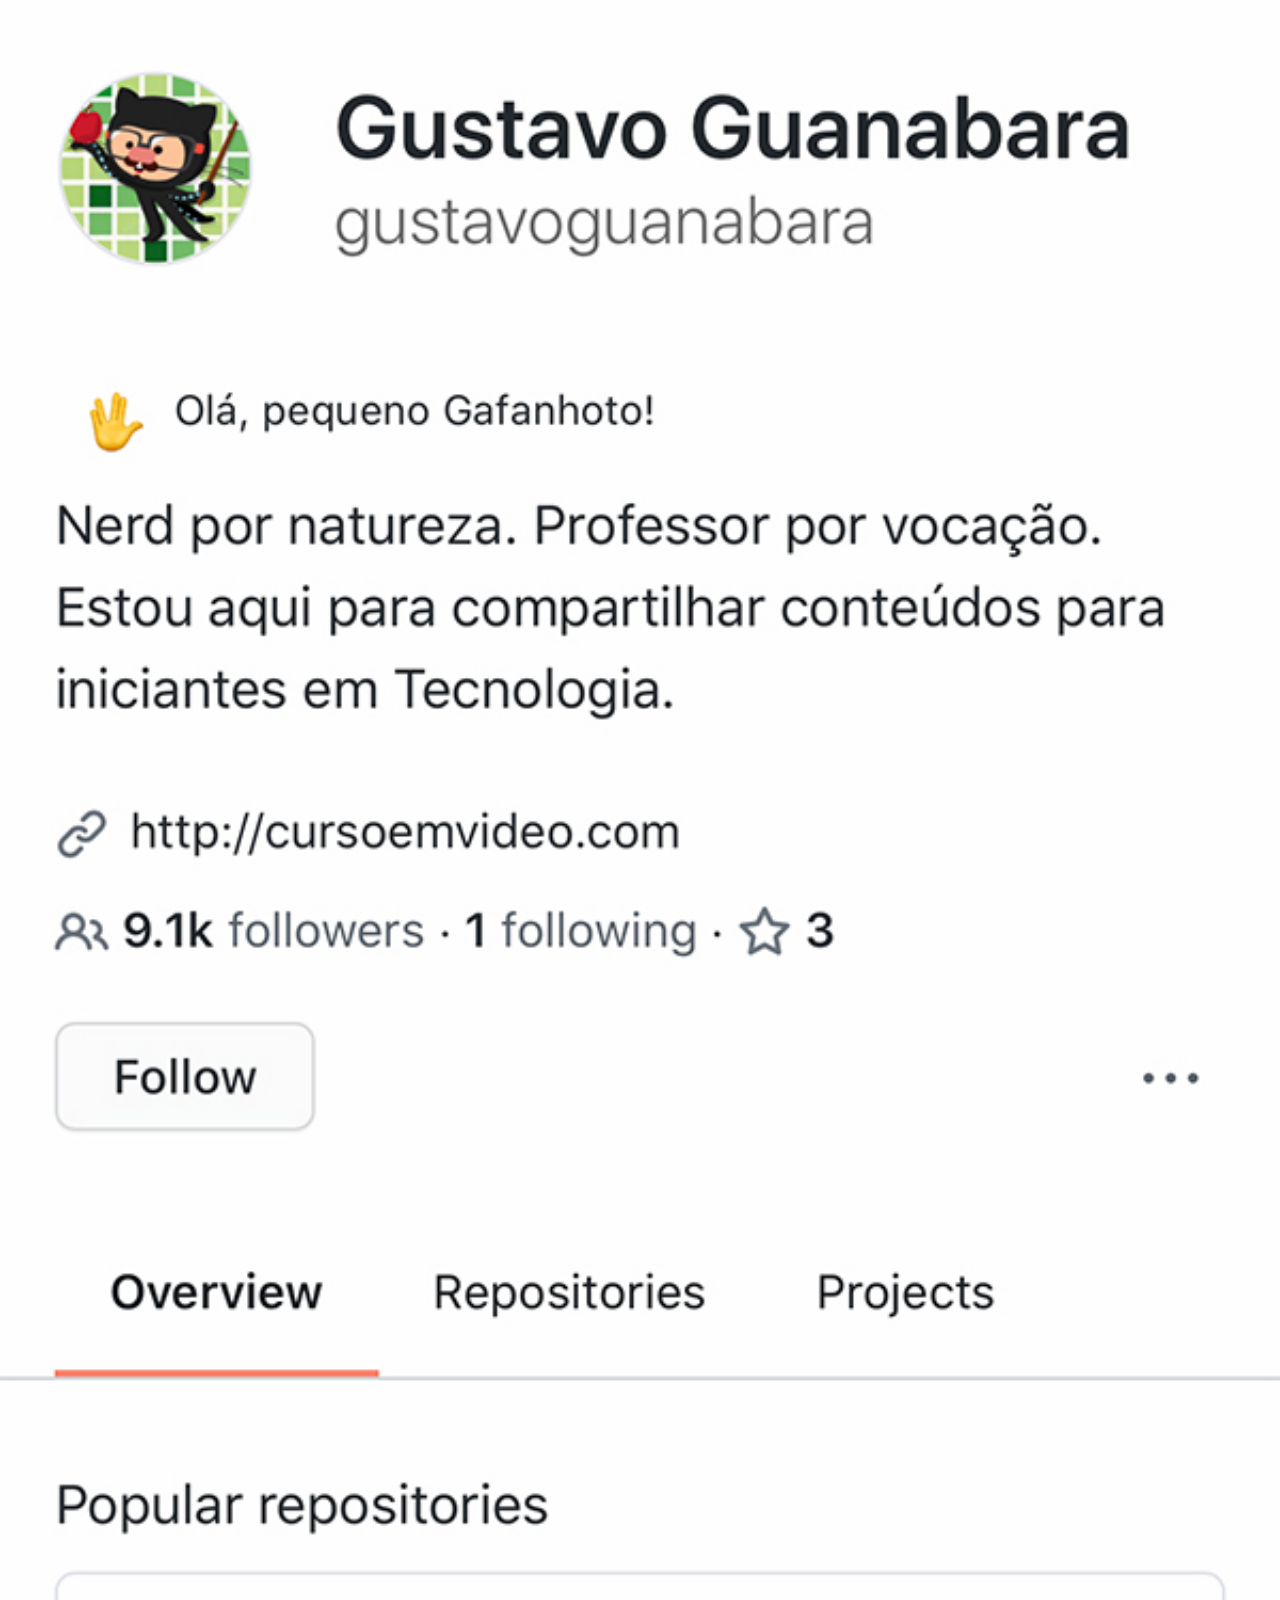
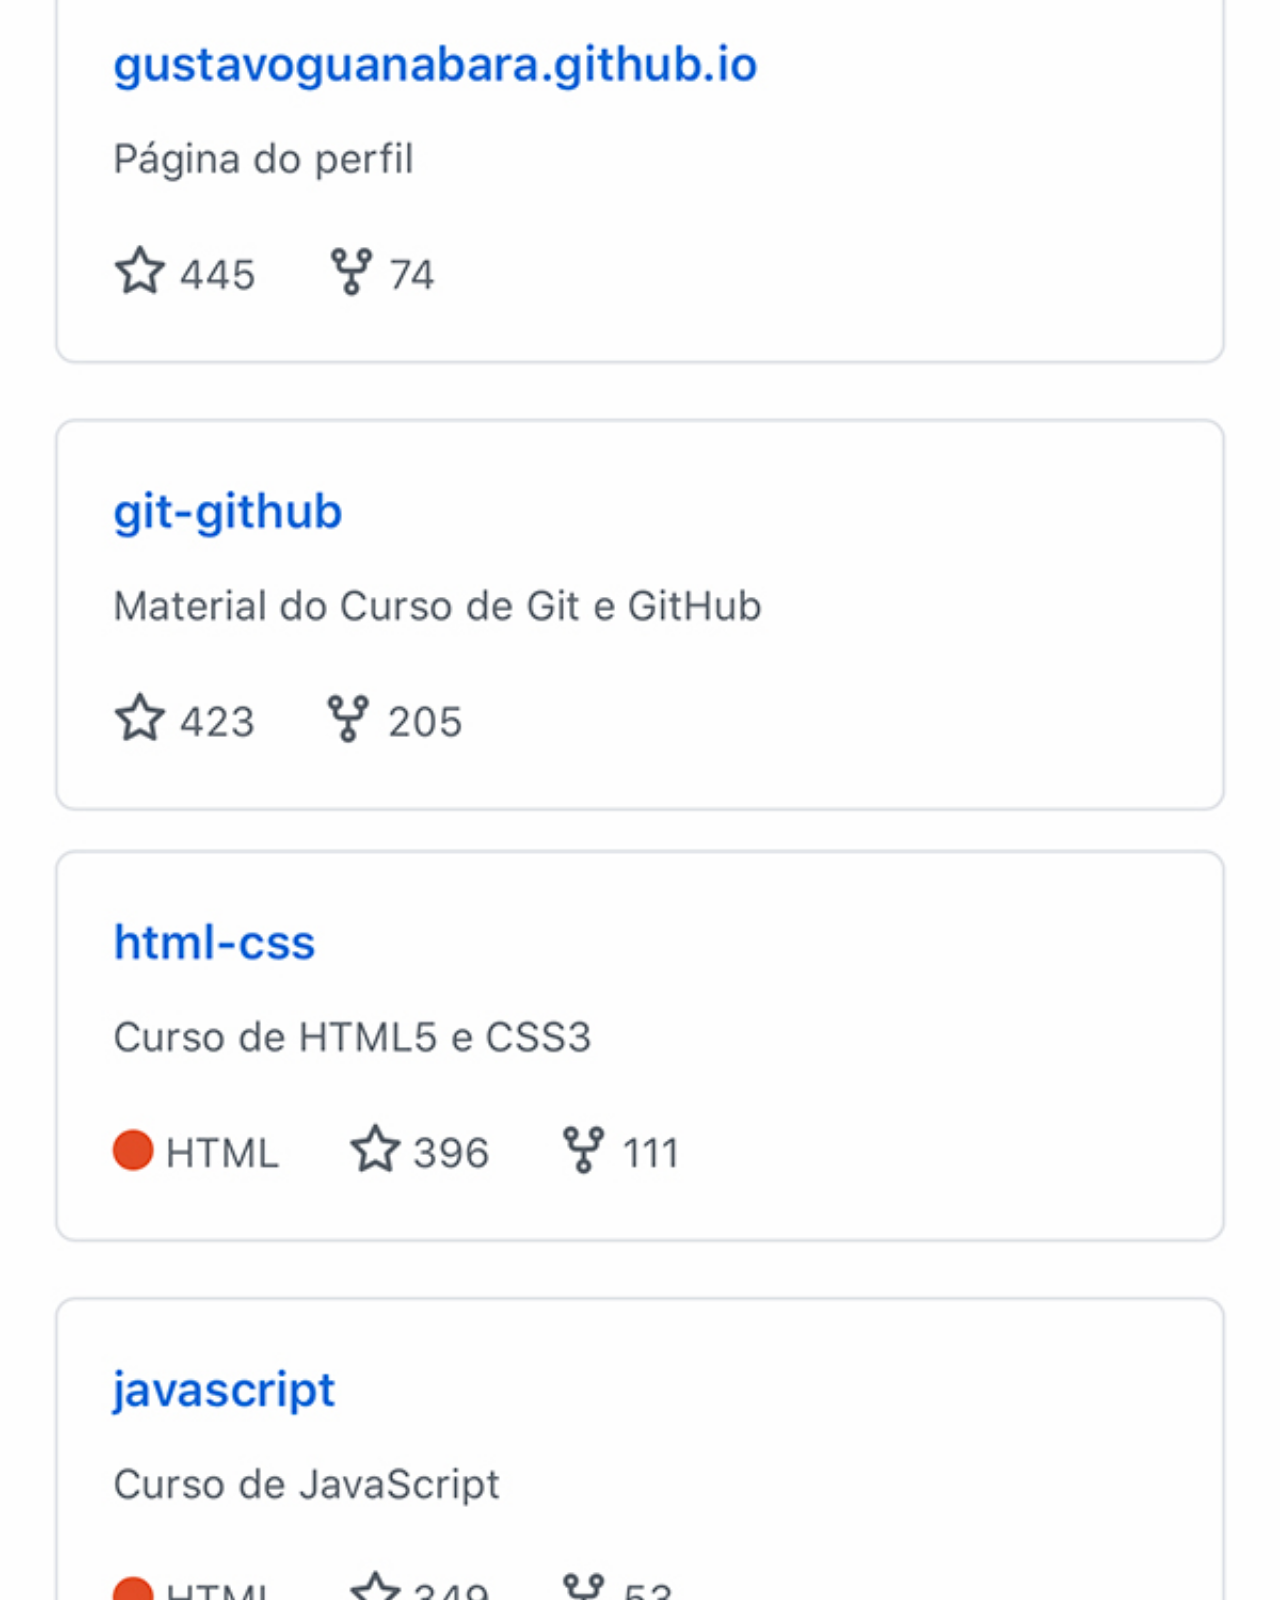
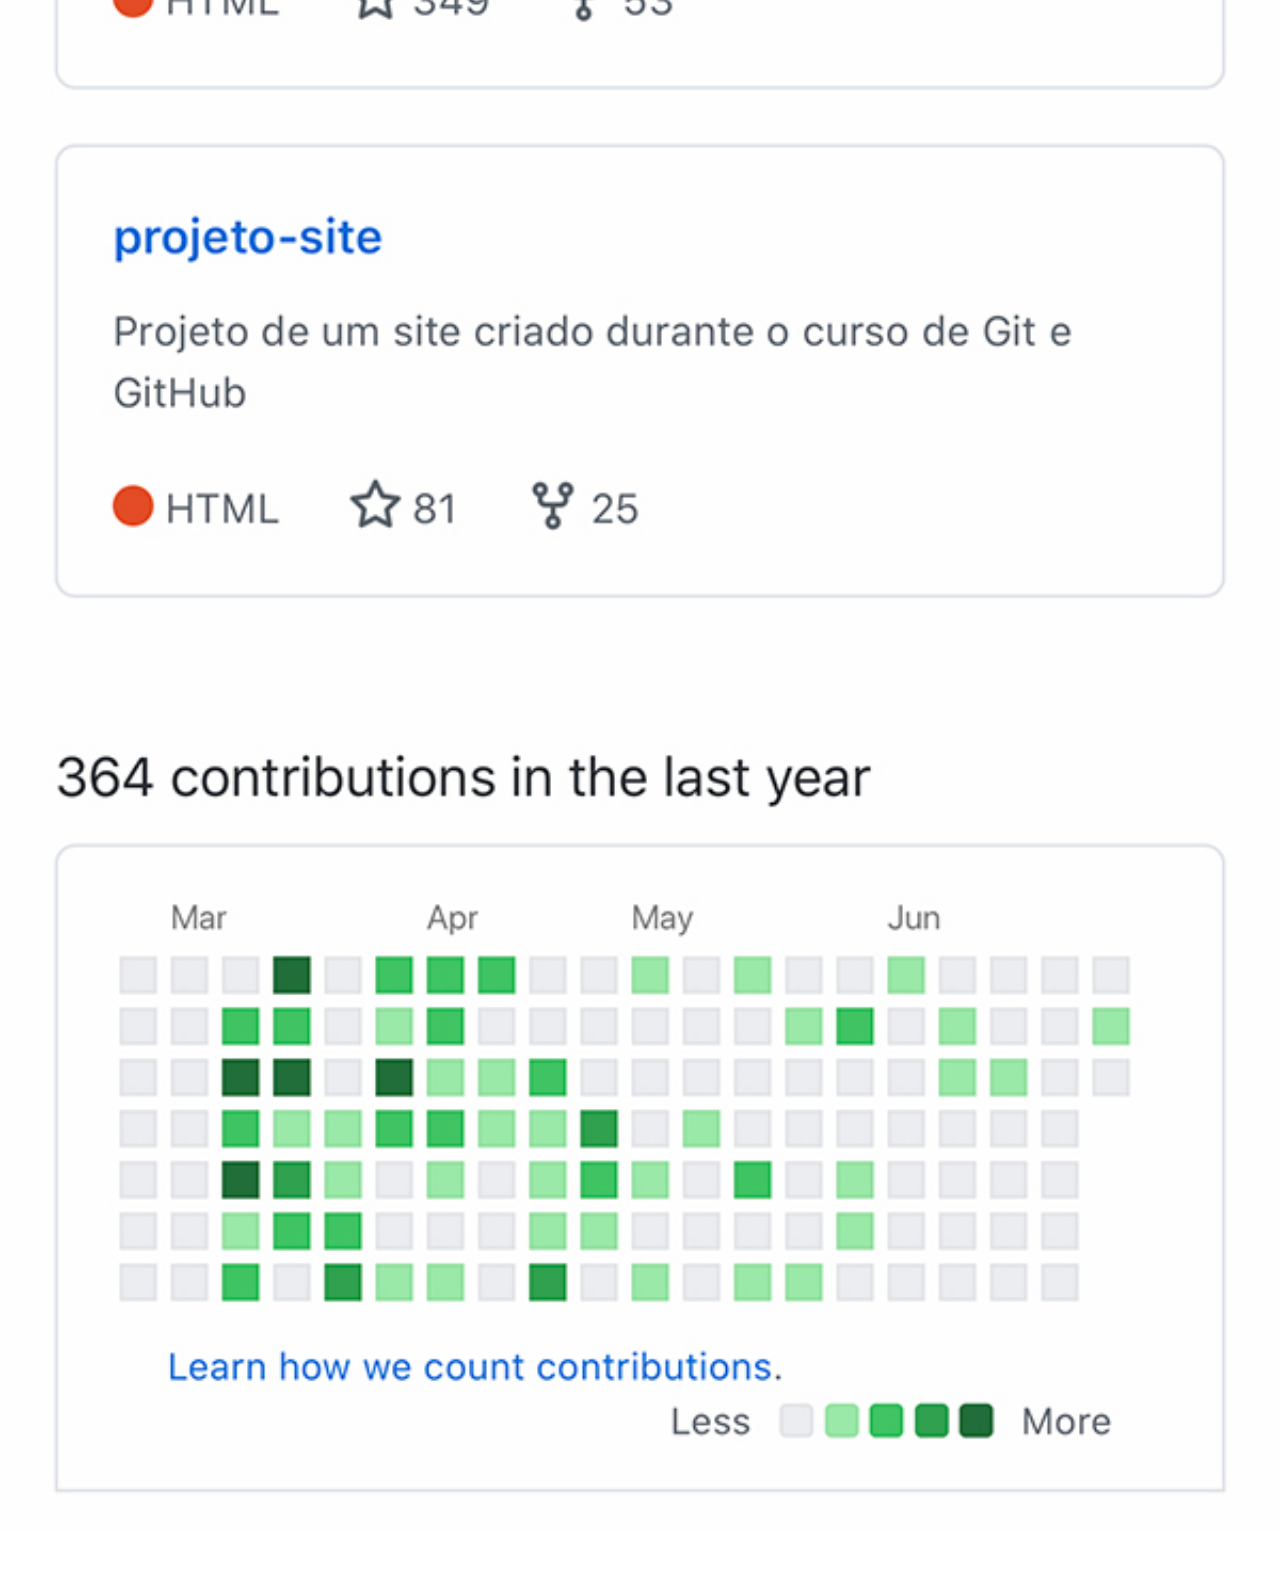
==== github.html @ 780e92a7 "adicionando arquivos" ====
<!DOCTYPE html>
<html lang="pt-br">
<head>
    <meta charset="UTF-8">
    <meta name="viewport" content="width=device-width, initial-scale=1.0">
    <title>Github</title>
    <link rel="stylesheet" href="estilo/social.css">
</head>
<body>
    <img src="imagens/tela-github.jpg" alt="Github">
    <a href="https://github.com/gustavoguanabara" target="_blank">ACESSE</a>
</body>
</html>
---- estilo/social.css ----
*{
    margin: 0;
    padding: 0;
    font-family: Arial, Helvetica, sans-serif;
}

::-webkit-scrollbar{
    width: 0px;
    height: 0px;
}

img{
    width: 100vw;
}

a{
    display: block;
    text-decoration: none;
    text-align: center;
    color: white;
    font-weight: bolder;
    padding: 20px;
}

a:hover{
    background-color: red;
}
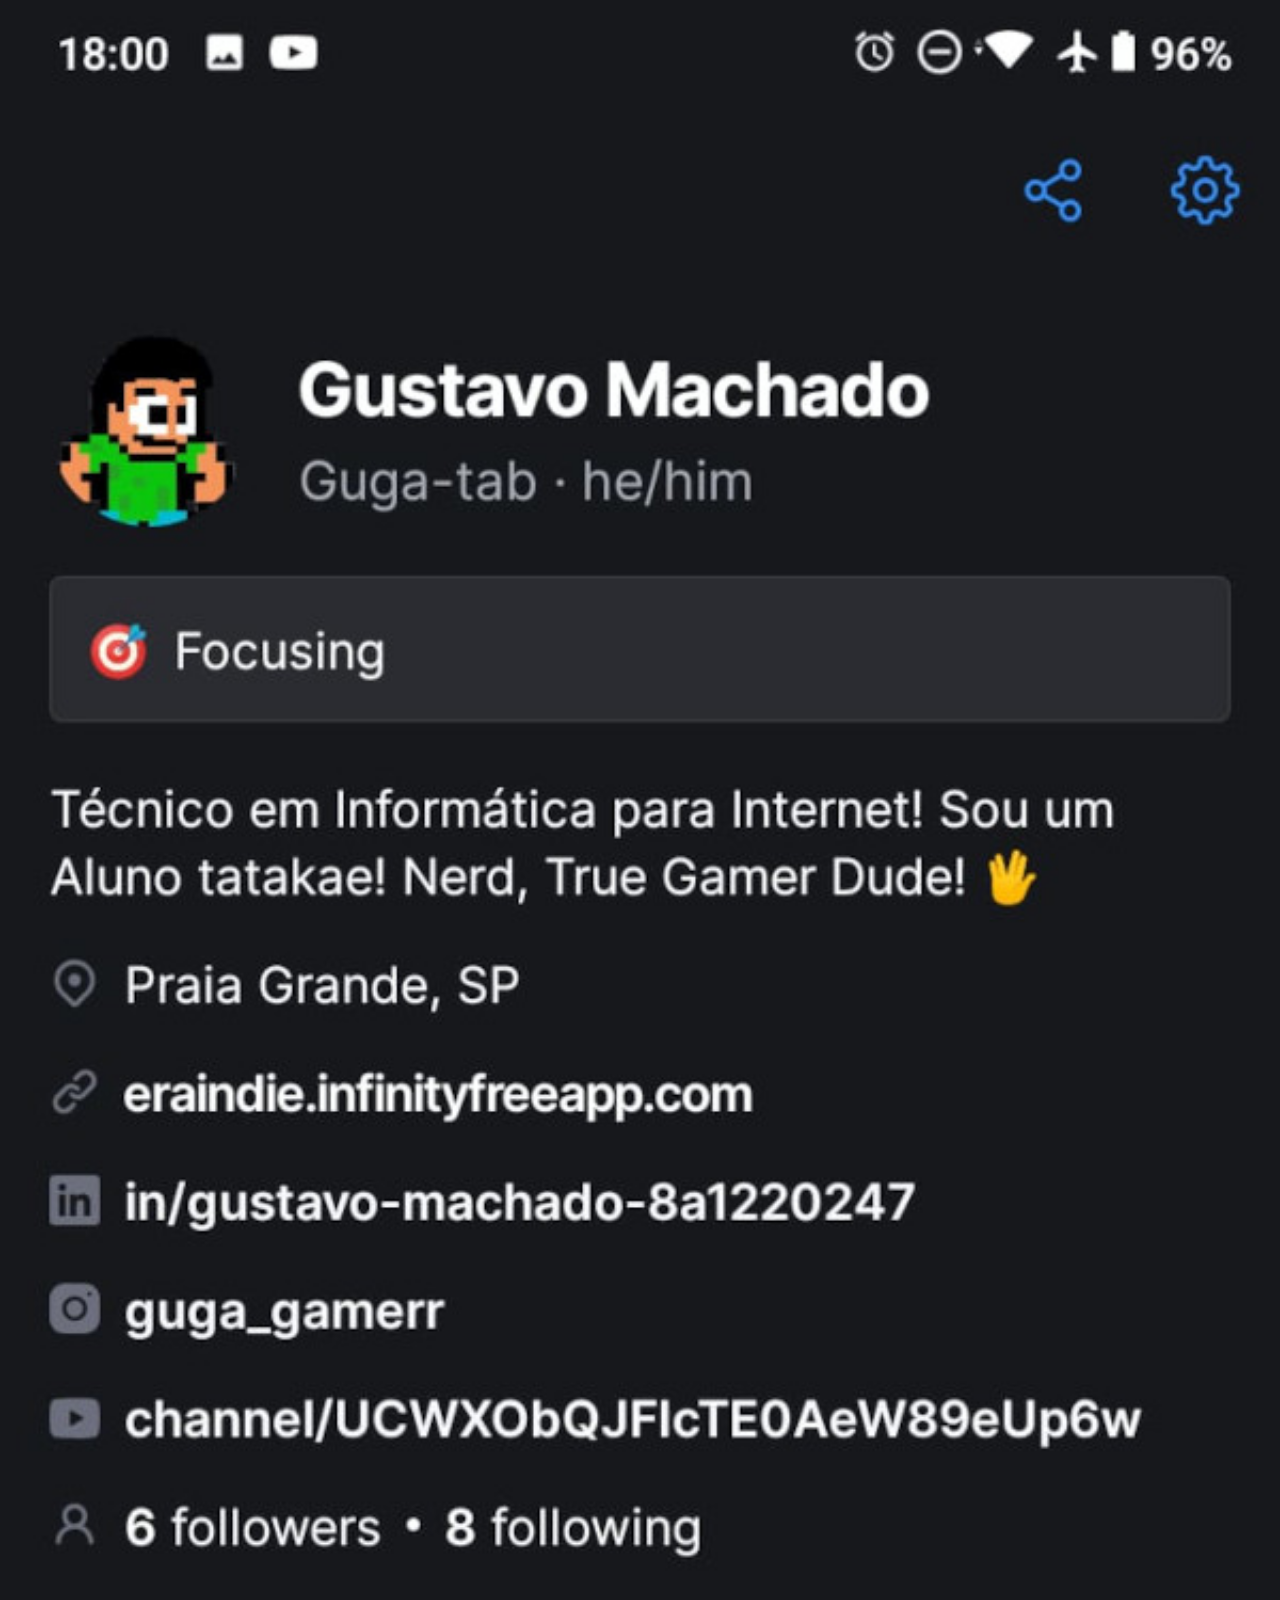
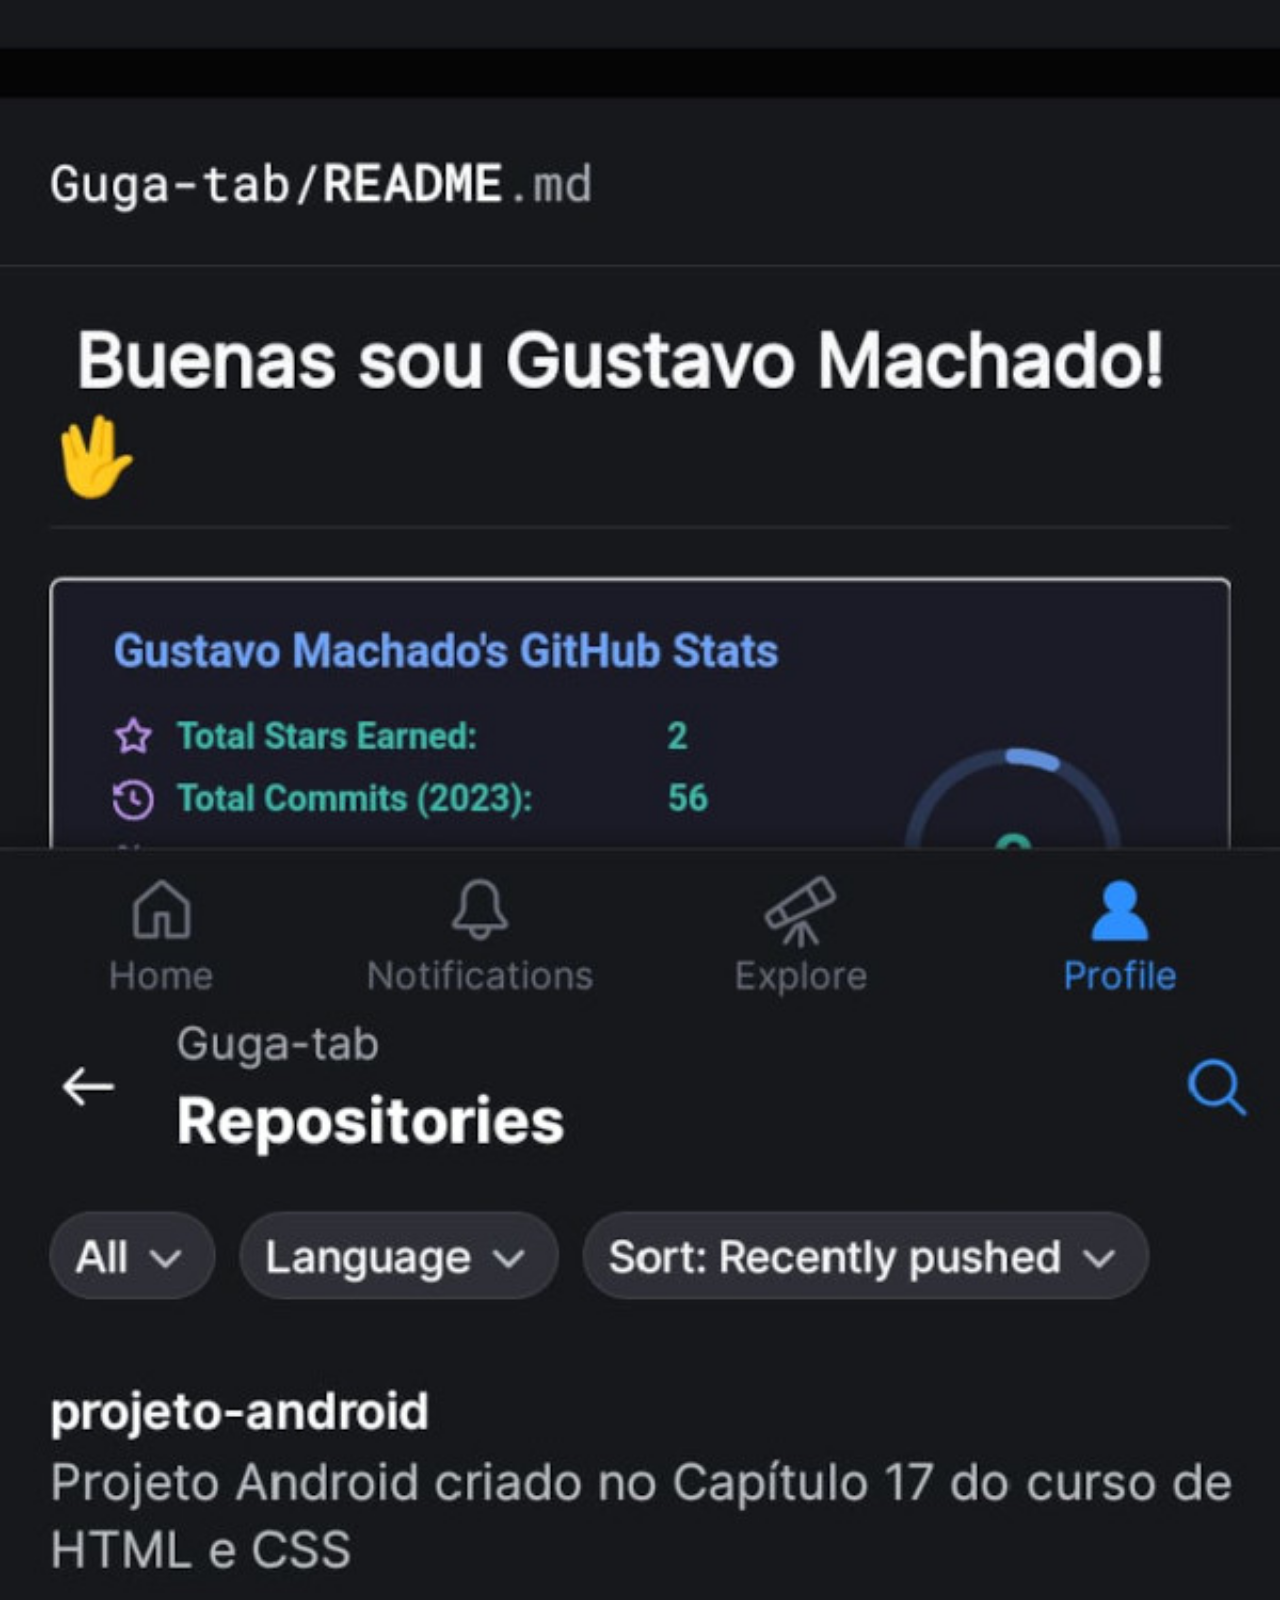
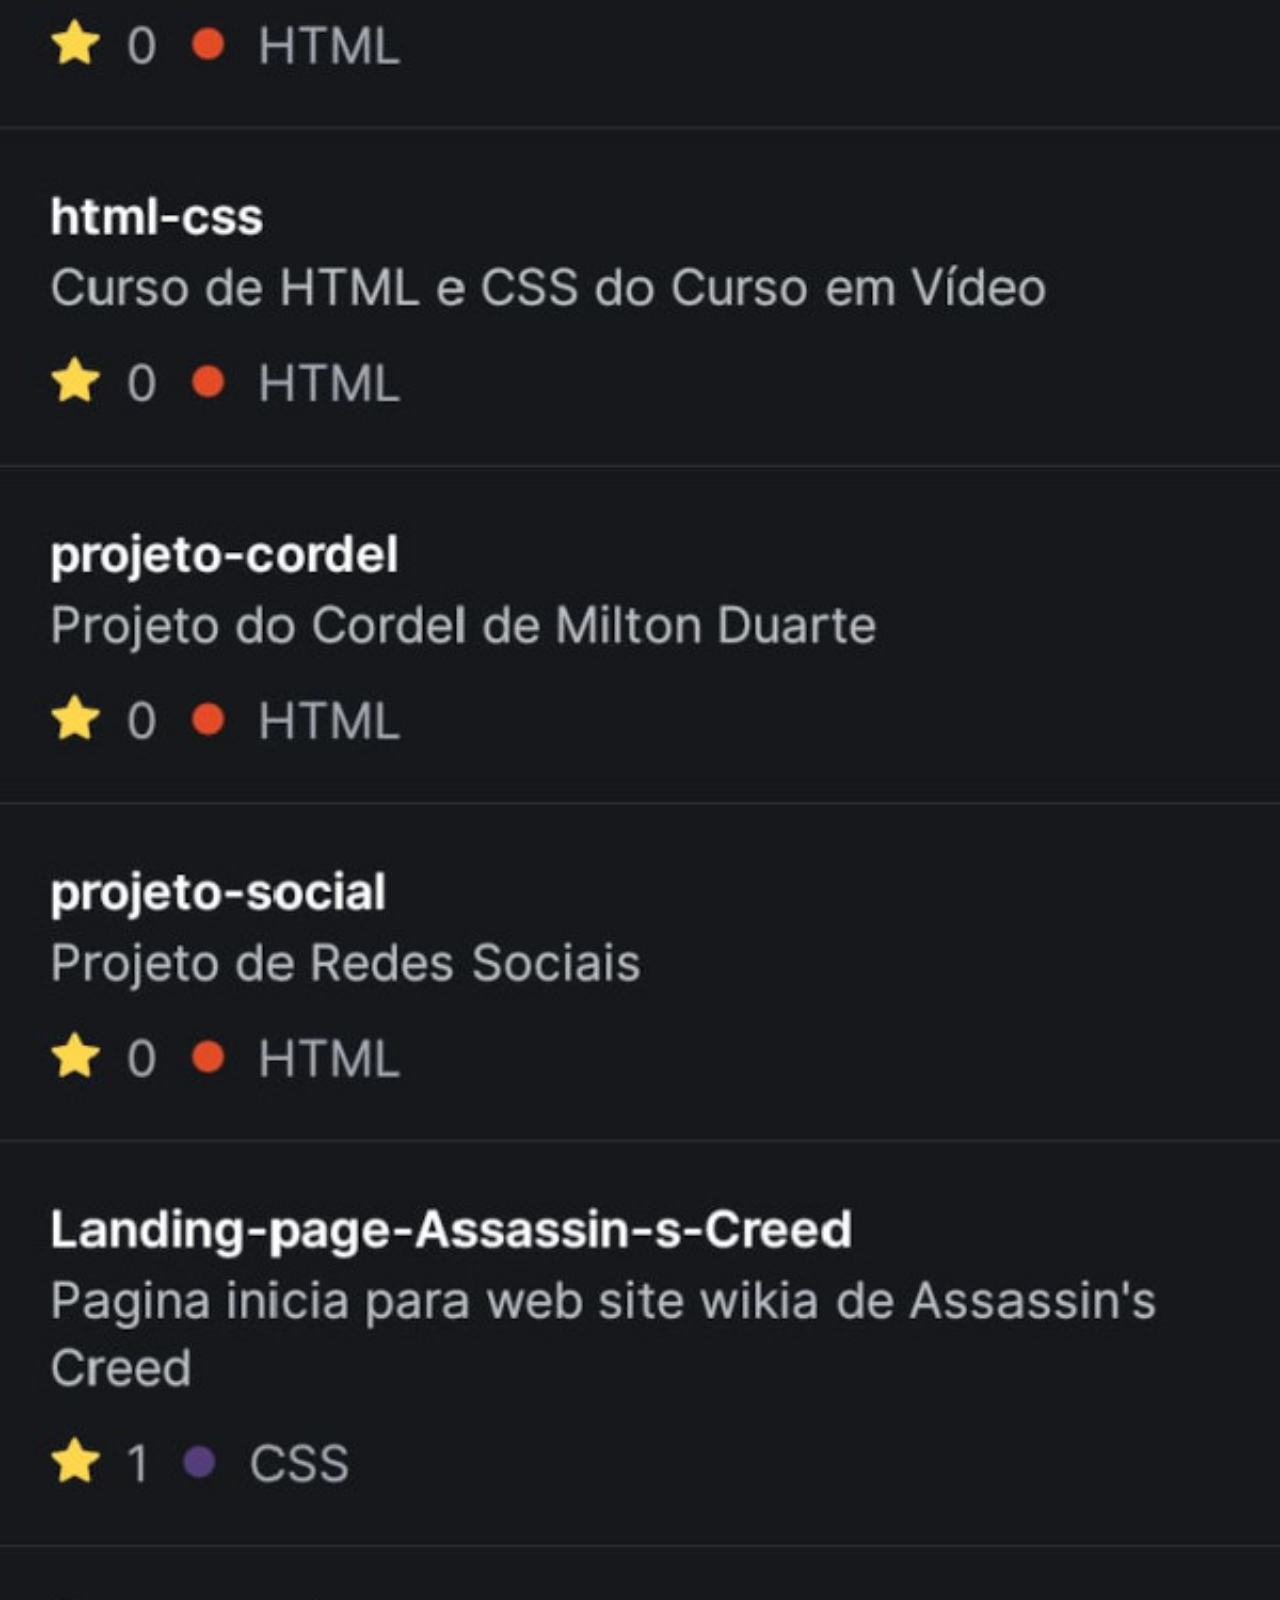
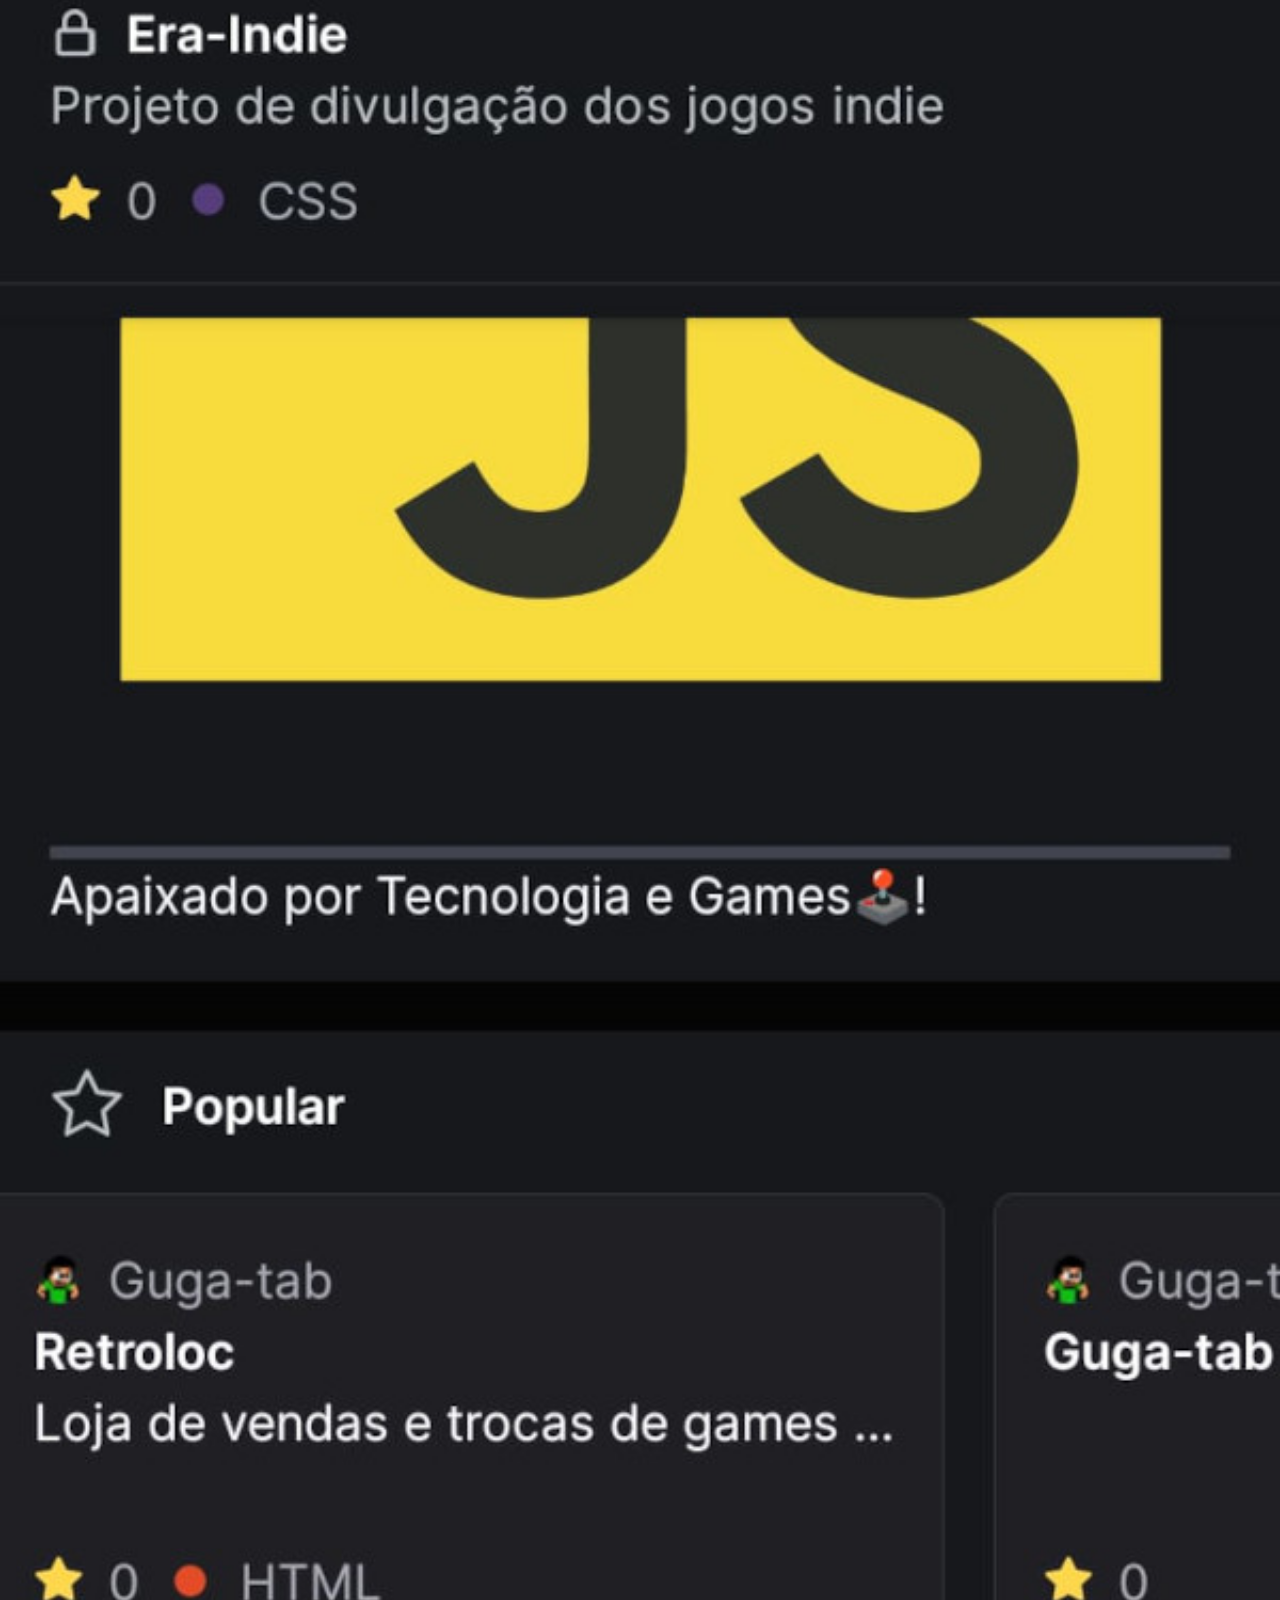
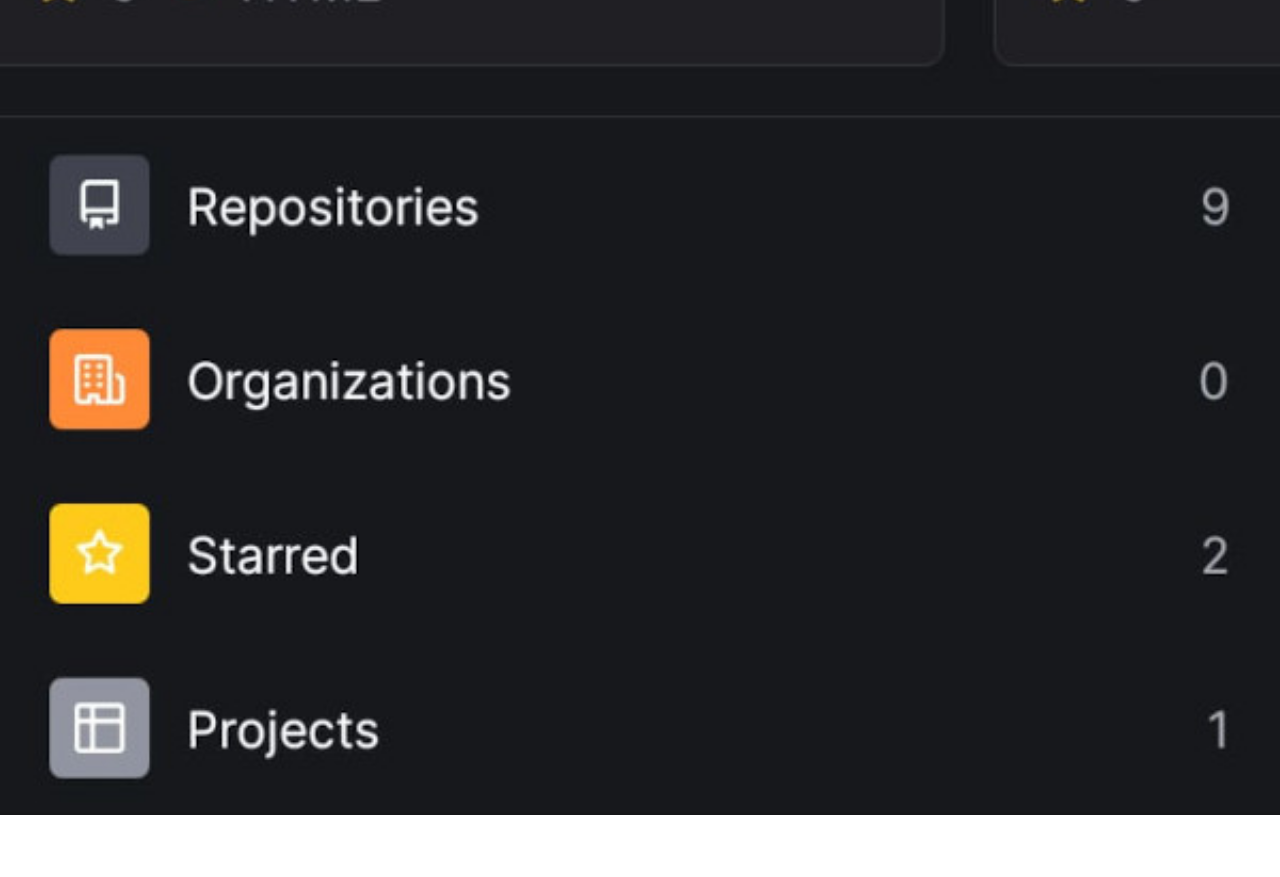
==== commit c76fe193: "Atualizando imagens" ====
--- a/github.html
+++ b/github.html
@@ -8,6 +8,6 @@
 </head>
 <body>
     <img src="imagens/tela-github.jpg" alt="Github">
-    <a href="https://github.com/gustavoguanabara" target="_blank">ACESSE</a>
+    <a href="https://github.com/Guga-tab" target="_blank">ACESSE</a>
 </body>
 </html>